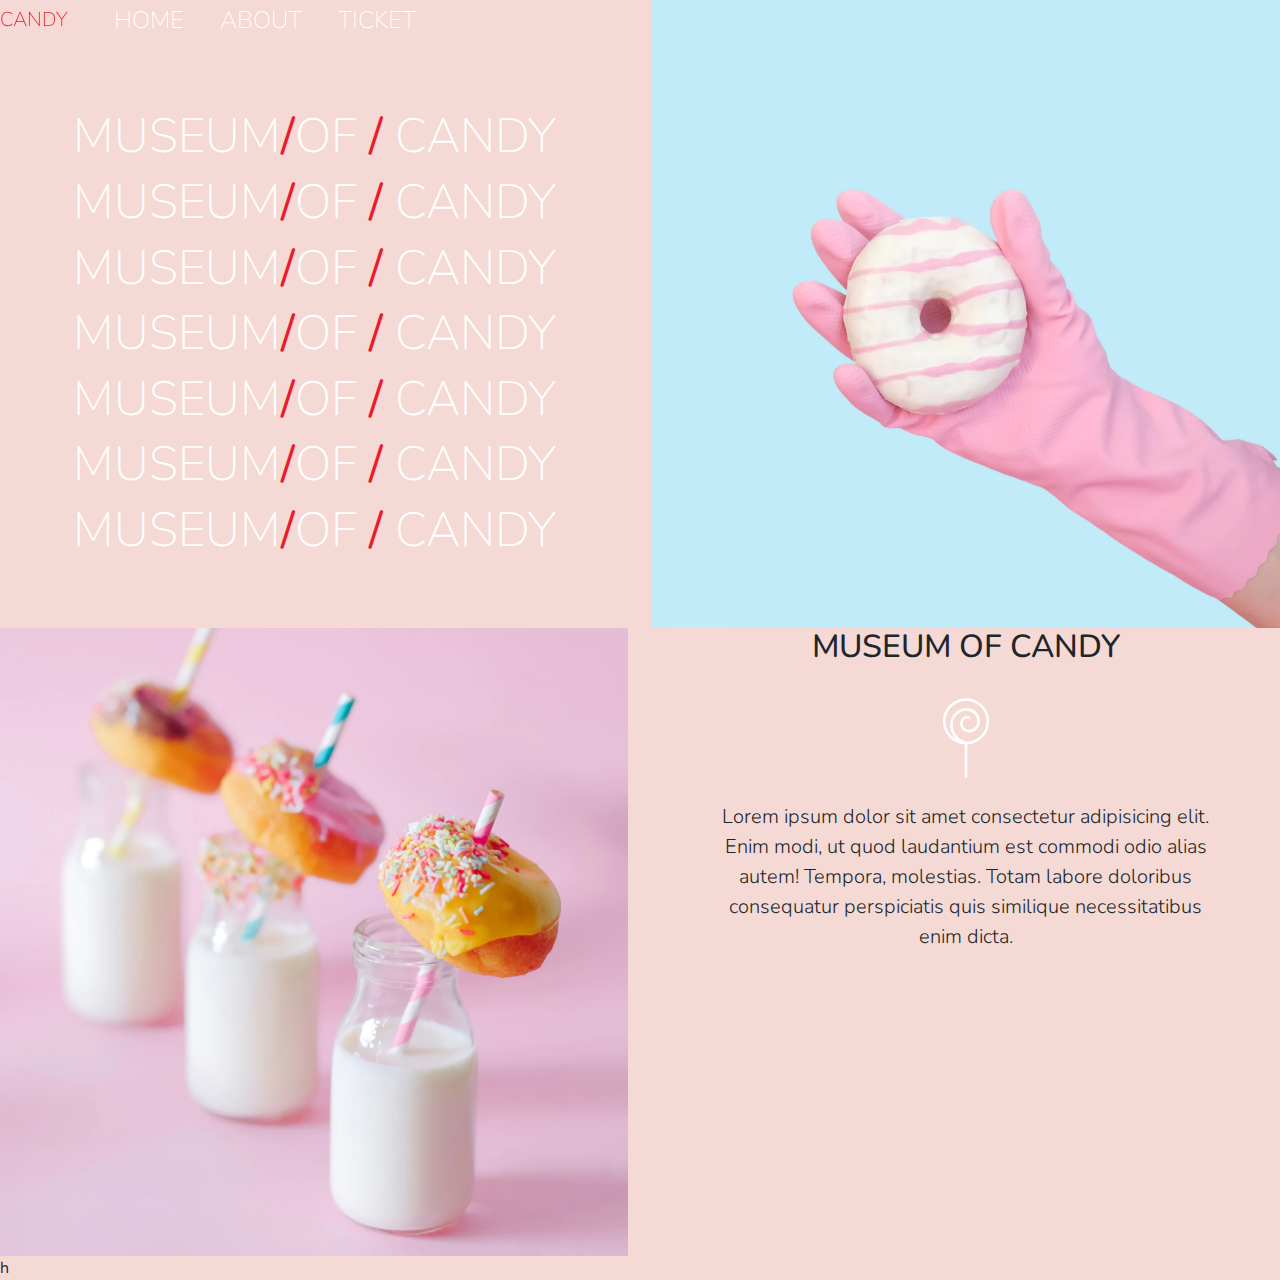
==== my candy museum/index.html @ 926cb375 "new folder" ====
<!doctype html>
<html lang="en">
  <head>
    <meta charset="utf-8">
    <meta name="viewport" content="width=device-width, initial-scale=1, shrink-to-fit=no">
    <title>candy museum</title>
     <!-- Google Font -->
     <link href="https://fonts.googleapis.com/css?family=Nunito:200,300,400,700" rel="stylesheet">
 
    <link href="https://cdn.jsdelivr.net/npm/bootstrap@5.3.3/dist/css/bootstrap.min.css" rel="stylesheet" integrity="sha384-QWTKZyjpPEjISv5WaRU9OFeRpok6YctnYmDr5pNlyT2bRjXh0JMhjY6hW+ALEwIH" crossorigin="anonymous">
    <link rel="stylesheet" href="museum.css">
</head>
  <body>
<nav id="mainNavbar"class="navbar navbar-dark navbar-expand-md py-0 fixed-top ">
    <a href="#" class="navbar-brand">CANDY</a>    
    <button class="navbar-toggler" data-toggler="collapse" data-target="navlinks" aria-label="toggle navigation">
        <span class="navbar-toggler-icon"></span>
    </button>
    <div class="collapse navbar-collapse" id="navlinks">
        <ul class="navbar-nav">
            <li class="nav-item">
                <a href="" class="nav-links">HOME</a>
            </li>
            <li class="nav-item">
                <a href="" class="nav-links">ABOUT</a>
            </li>
            <li class="nav-item">
                <a href="" class="nav-links">TICKET</a>
            </li>
        </ul>
    </div>   
</nav>
   <section class="container-fluid px-0">
        <div class="row align-items-center">
            <div class="col-lg-6 ">
                <div id="headingGroup" class=" text-center d-none d-lg-block mt-5 ">
                
                    <h2  class="display-4 text-white">MUSEUM<span>/</span>OF <span>/</span> CANDY</h2>
                    <h2  class="display-4 text-white">MUSEUM<span>/</span>OF <span>/</span> CANDY</h2>
                    <h2  class="display-4 text-white">MUSEUM<span>/</span>OF <span>/</span> CANDY</h2>
                    <h2  class="display-4 text-white">MUSEUM<span>/</span>OF <span>/</span> CANDY</h2>
                    <h2  class="display-4 text-white">MUSEUM<span>/</span>OF <span>/</span> CANDY</h2>
                    <h2  class="display-4 text-white">MUSEUM<span>/</span>OF <span>/</span> CANDY</h2>
                    <h2  class="display-4 text-white">MUSEUM<span>/</span>OF <span>/</span> CANDY</h2>

                </div>
                </div>
            <div id="" class="col-lg-6">
                <img class="img-fluid" src="image/hand2.png" alt="">
            </div>
        </div>

   </section>
   <section class="container-fluid px-0">
    <div class="row ">
        <div class="col-lg-6">
            <img src="image/milk.png" alt="" class="img-fluid">
        </div>
        <div class="col-lg-6 text-center ">
            <div class="row justify-content-center">
                <div class="col-1"></div>
                    <div class="col-10 ">
                    
                    <h2> MUSEUM OF CANDY</h2>
                    <img src="image/lolli_icon.png" alt="">
                    <p class="lead">Lorem ipsum dolor sit amet consectetur adipisicing elit. Enim modi, ut quod laudantium est commodi odio alias autem! Tempora, molestias. Totam labore doloribus consequatur perspiciatis quis similique necessitatibus enim dicta.</p>
                    
                    </div>
                    <div class="col-1"></div>
            </div>
        </div>
    </div>
h

   </section>

     <!-- Optional JavaScript -->
    <!-- jQuery first, then Popper.js, then Bootstrap JS -->
    <script src="https://code.jquery.com/jquery-3.3.1.slim.min.js" integrity="sha384-q8i/X+965DzO0rT7abK41JStQIAqVgRVzpbzo5smXKp4YfRvH+8abtTE1Pi6jizo"
        crossorigin="anonymous"></script>
    <script src="https://cdnjs.cloudflare.com/ajax/libs/popper.js/1.14.3/umd/popper.min.js" integrity="sha384-ZMP7rVo3mIykV+2+9J3UJ46jBk0WLaUAdn689aCwoqbBJiSnjAK/l8WvCWPIPm49"
        crossorigin="anonymous"></script>
    <script src="https://stackpath.bootstrapcdn.com/bootstrap/4.1.3/js/bootstrap.min.js" integrity="sha384-ChfqqxuZUCnJSK3+MXmPNIyE6ZbWh2IMqE241rYiqJxyMiZ6OW/JmZQ5stwEULTy"
        crossorigin="anonymous"></script>

   
</body>
</html>
---- my candy museum/museum.css ----
body{
    background-color: #f5d9d5;
    font-family:"nunito",sans-serif;
}
#mainNavbar a{
    padding-right:1.5em ;
    text-decoration: none;
    font-weight: 100;
}
#mainNavbar .navbar-brand{
    color: #ea1c2c;
  
}
#mainNavbar{
    font-size:1.5rem; 
    font-weight: 100;
   
}
#mainNavbar .nav-links{
    color:white;
    font-weight: 50;
}
#mainNavbar .nav-links:hover{
    color:#ea1c2c;
}
#headingGroup span{
    color: #ea1c2c;
    font-weight: 400;
}
#headingGroup h2{
    font-weight: 100 ;
    color: white;
    font-size: 3rem;
}
@media(max-width:1200px){
    #headingGroup h1{
        font-weight: 100;
        font-size: 3rem;

    }
}
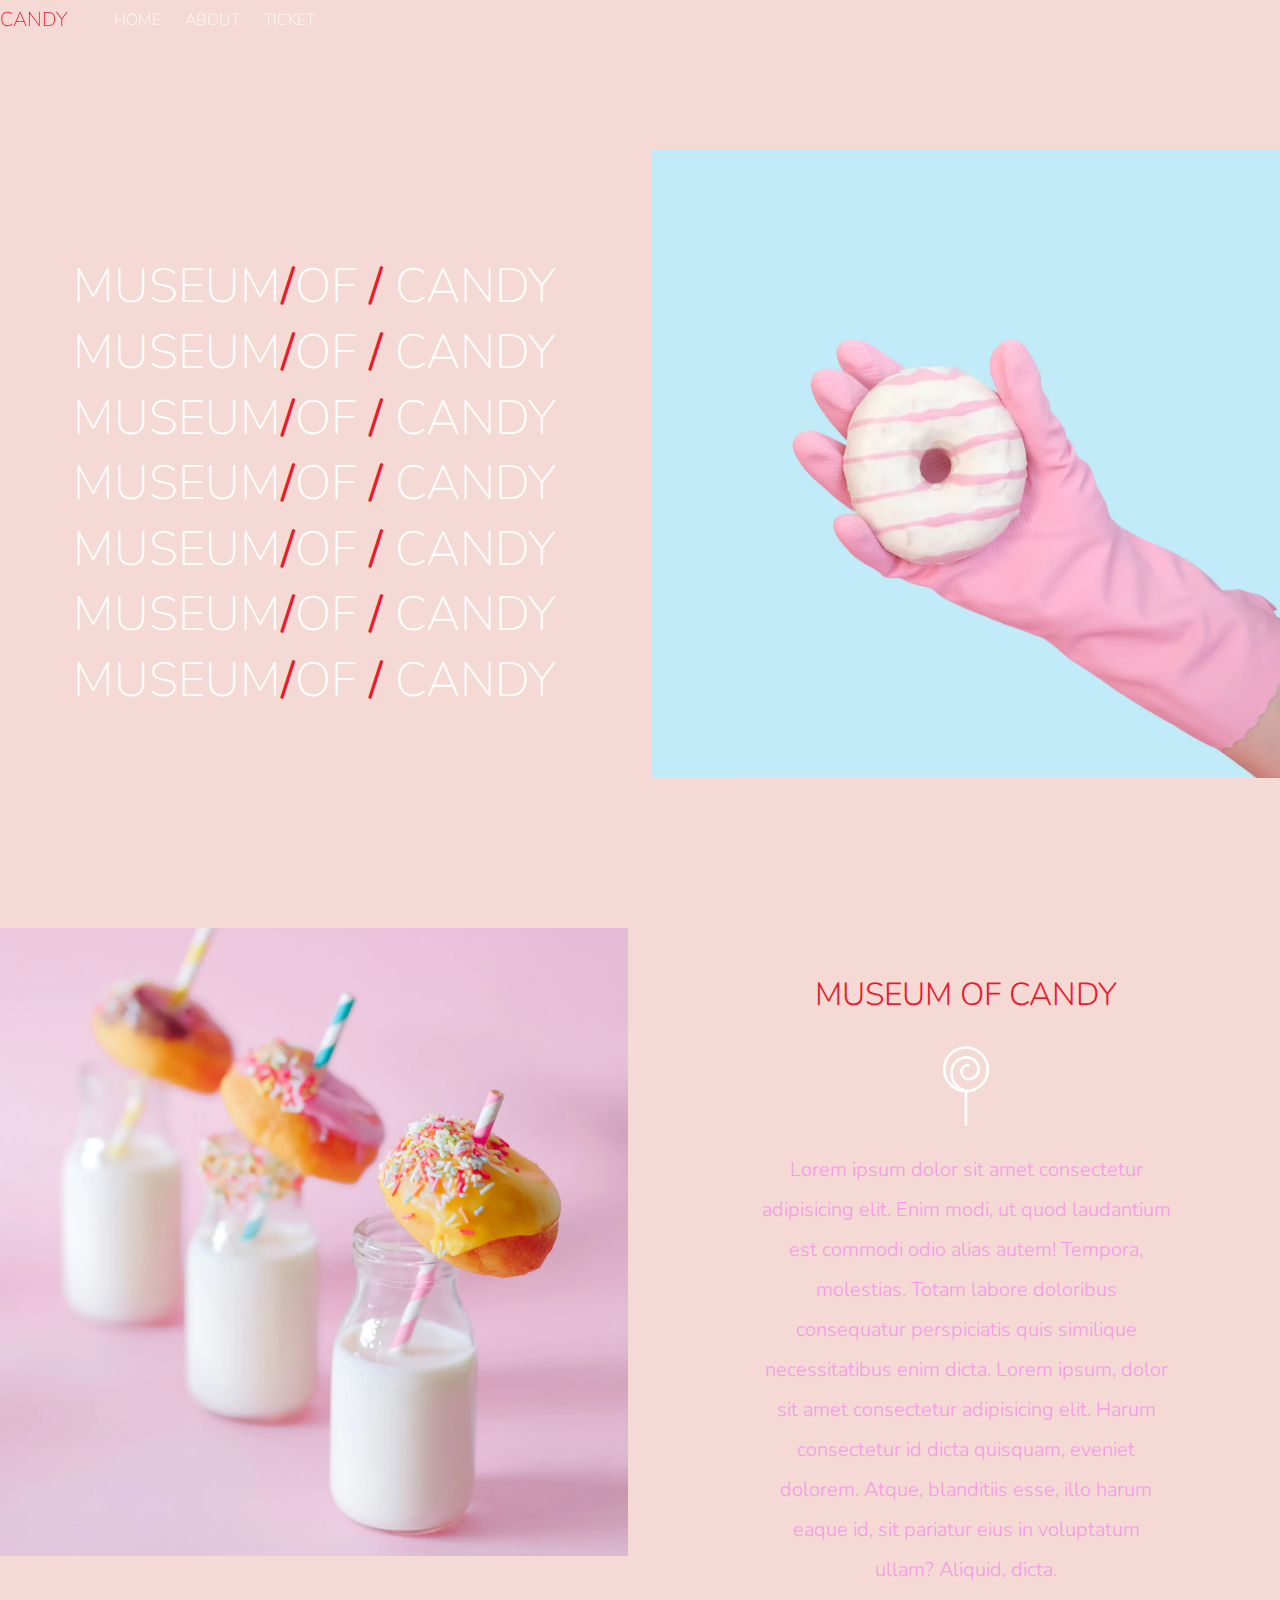
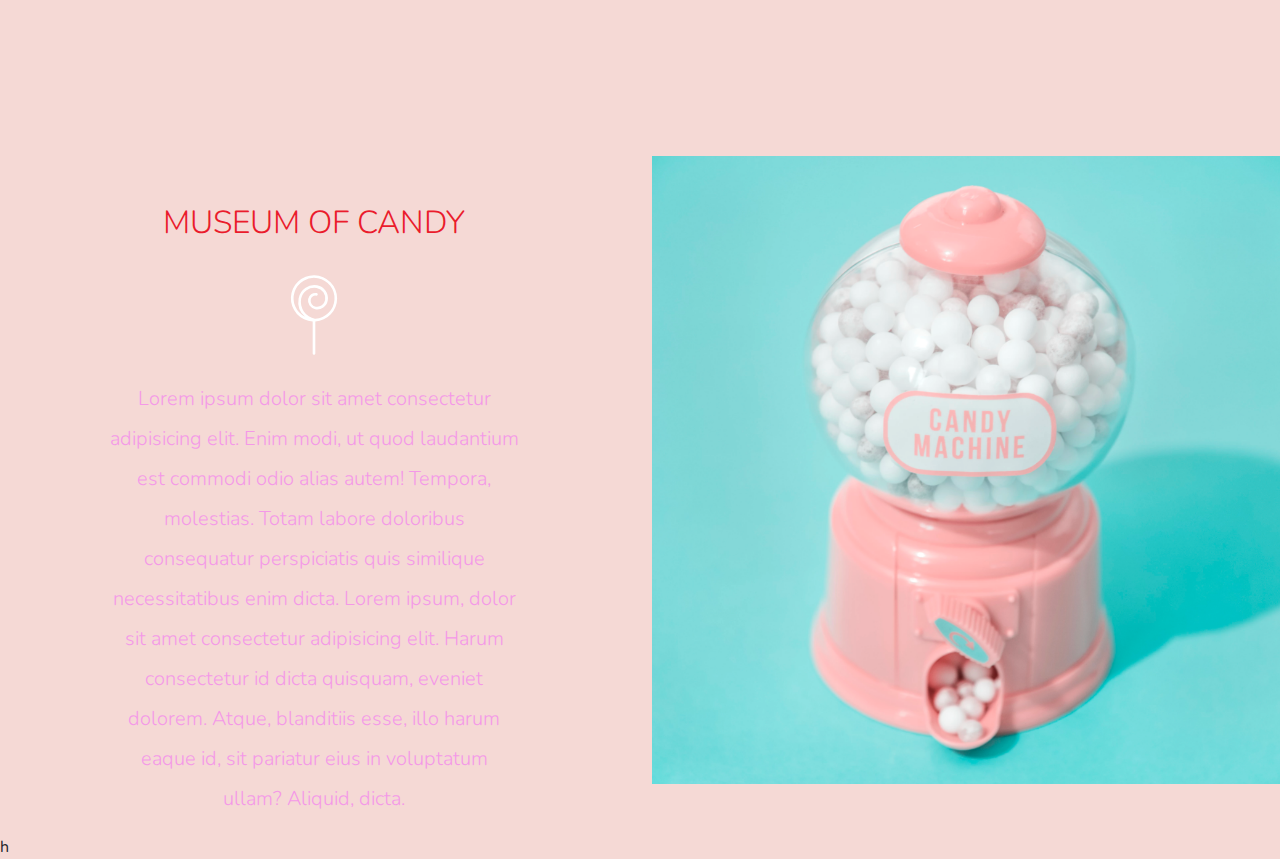
==== commit c2e63dff: "i added new 2 division" ====
--- a/my candy museum/index.html
+++ b/my candy museum/index.html
@@ -31,7 +31,7 @@
     </div>   
 </nav>
    <section class="container-fluid px-0">
-        <div class="row align-items-center">
+        <div class="row align-items-center content">
             <div class="col-lg-6 ">
                 <div id="headingGroup" class=" text-center d-none d-lg-block mt-5 ">
                 
@@ -52,22 +52,46 @@
 
    </section>
    <section class="container-fluid px-0">
-    <div class="row ">
-        <div class="col-lg-6">
+    <div class="row  justify-content-center content">
+        <div class="col-lg-6 order-2 order-md-1">
             <img src="image/milk.png" alt="" class="img-fluid">
         </div>
-        <div class="col-lg-6 text-center ">
+        <div class="col-lg-6 text-center order-1 order-md-2 ">
             <div class="row justify-content-center">
                 <div class="col-1"></div>
-                    <div class="col-10 ">
+                    <div class="col-10 col-lg-8">
                     
-                    <h2> MUSEUM OF CANDY</h2>
-                    <img src="image/lolli_icon.png" alt="">
-                    <p class="lead">Lorem ipsum dolor sit amet consectetur adipisicing elit. Enim modi, ut quod laudantium est commodi odio alias autem! Tempora, molestias. Totam labore doloribus consequatur perspiciatis quis similique necessitatibus enim dicta.</p>
+                    <h2 class="mt-5 "> MUSEUM OF CANDY</h2>
+                    <img src="image/lolli_icon.png" alt="" class="d-none d-lg-inline">
+                    <p class="lead">Lorem ipsum dolor sit amet consectetur adipisicing elit. Enim modi, ut quod laudantium est commodi odio alias autem! Tempora, molestias. Totam labore doloribus consequatur perspiciatis quis similique necessitatibus enim dicta.
+                        Lorem ipsum, dolor sit amet consectetur adipisicing elit. Harum consectetur id dicta quisquam, eveniet dolorem. Atque, blanditiis esse, illo harum eaque id, sit pariatur eius in voluptatum ullam? Aliquid, dicta.
+                    </p>
                     
                     </div>
                     <div class="col-1"></div>
             </div>
+        </div>
+    </div>
+
+    <div class="row  justify-content-center content">
+       
+        <div class="col-lg-6 text-center  ">
+            <div class="row justify-content-center">
+                <div class="col-1"></div>
+                    <div class="col-10 col-lg-8 blurb mb-5 mb-md-0">
+                    
+                    <h2 class="mt-5 "> MUSEUM OF CANDY</h2>
+                    <img src="image/lolli_icon.png" alt="" class="d-none d-lg-inline">
+                    <p class="lead">Lorem ipsum dolor sit amet consectetur adipisicing elit. Enim modi, ut quod laudantium est commodi odio alias autem! Tempora, molestias. Totam labore doloribus consequatur perspiciatis quis similique necessitatibus enim dicta.
+                        Lorem ipsum, dolor sit amet consectetur adipisicing elit. Harum consectetur id dicta quisquam, eveniet dolorem. Atque, blanditiis esse, illo harum eaque id, sit pariatur eius in voluptatum ullam? Aliquid, dicta.
+                    </p>
+                    
+                    </div>
+                    <div class="col-1"></div>
+            </div>
+        </div>
+        <div class="col-lg-6  ">
+            <img src="image/gumball.png" alt="" class="img-fluid">
         </div>
     </div>
 h
--- a/my candy museum/museum.css
+++ b/my candy museum/museum.css
@@ -11,6 +11,16 @@
     color: #ea1c2c;
   
 }
+ h2{
+    color: #ea1c2c;
+    font-weight: 300;
+    font-size: 2rem;
+}
+ p{
+    color:#f498e8;
+    line-height: 2;
+}
+.
 #mainNavbar{
     font-size:1.5rem; 
     font-weight: 100;
@@ -32,6 +42,9 @@
     color: white;
     font-size: 3rem;
 }
+.content{
+    margin-top: 150px;
+}
 @media(max-width:1200px){
     #headingGroup h1{
         font-weight: 100;
